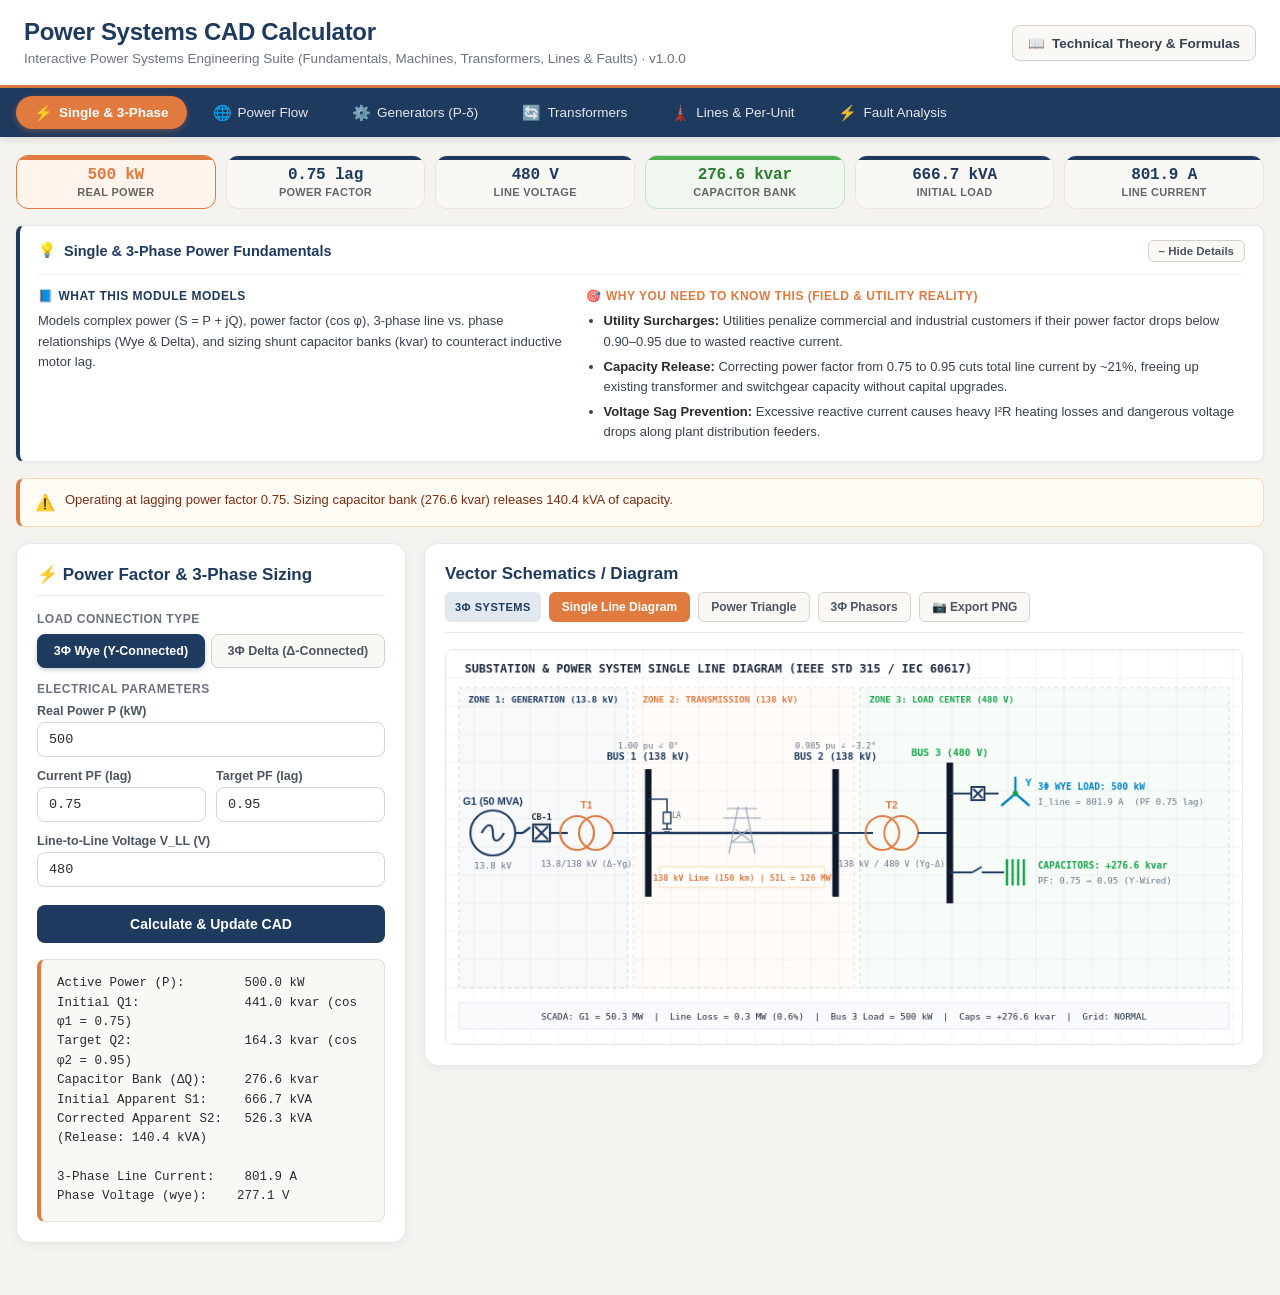
==== index.html @ 0c994f38 "Initial commit: power systems calculator standalone app" ====
<!DOCTYPE html>
<html lang="en">
<head>
<meta charset="utf-8">
<meta name="viewport" content="width=device-width, initial-scale=1">
<title>Power Systems Calculator</title>
<meta name="description" content="Engineering CAD suite for power systems analysis, transmission lines, per-unit conversions, and fault analysis.">
<link rel="stylesheet" href="assets/pwr-app.css">
<style>:root{--primary:#1f3a5f;--accent:#e07a3f;}</style>
</head>
<body class="pwr-standalone">
<div id="app" class="pwr-standalone-app">Loading Power Systems Calculator…</div>
<script>
  window.PWR_CONFIG = {
    theme: { primary: '#1f3a5f', accent: '#e07a3f', title: 'Power Systems Calculator' },
    embedded: false
  };
</script>
<script src="assets/pwr-core.js"></script>
<script src="assets/pwr-draw.js"></script>
<script src="assets/pwr-app.js"></script>
</body>
</html>
---- assets/pwr-app.css ----
/**
 * Power Systems CAD Calculator - Application Stylesheet
 * Faithfully replicating Ralf Offermann's signature engineering CAD design system.
 */
:root {
  --primary: #1f3a5f;
  --accent: #e07a3f;
  --bg: #f5f3ef;
  --ink: #2b2b2b;
  --muted: #6b7280;
  --border: #e2e8f0;
  --card-bg: #ffffff;
  --radius: 14px;
  --radius-sm: 8px;
  --font: -apple-system, BlinkMacSystemFont, "Segoe UI", Roboto, Oxygen, Ubuntu, Cantarell, "Helvetica Neue", sans-serif;
}

* {
  box-sizing: border-box;
}

body.pwr-standalone,
.pwr-standalone-app {
  margin: 0;
  padding: 0;
  font-family: var(--font);
  background: var(--bg);
  color: var(--ink);
  -webkit-font-smoothing: antialiased;
}

/* Header & Branding */
.pwr-header {
  background: #ffffff;
  border-bottom: 3px solid var(--accent);
  padding: 18px 24px 16px;
}

.pwr-header-content {
  max-width: 1400px;
  margin: 0 auto;
  display: flex;
  justify-content: space-between;
  align-items: center;
  gap: 16px;
  flex-wrap: wrap;
}

.pwr-header h1 {
  margin: 0 0 4px 0;
  font-size: 24px;
  font-weight: 700;
  color: var(--primary);
  letter-spacing: -0.3px;
}

.pwr-header .subtitle {
  font-size: 13.5px;
  color: var(--muted);
  line-height: 1.4;
}

.pwr-btn-report {
  display: inline-flex;
  align-items: center;
  gap: 7px;
  background: #faf8f5;
  border: 1px solid #d5d0c8;
  border-radius: var(--radius-sm);
  color: #374151;
  padding: 9px 15px;
  font-size: 13.5px;
  font-weight: 600;
  text-decoration: none;
  cursor: pointer;
  white-space: nowrap;
  transition: all 0.15s;
}

.pwr-btn-report:hover {
  background: #f0ece6;
  border-color: #b8b2a8;
  color: var(--ink);
}

/* Sticky Navigation Bar */
.pwr-nav-container {
  position: sticky;
  top: 0;
  z-index: 20;
  background: var(--primary);
  box-shadow: 0 2px 8px rgba(0, 0, 0, 0.12);
}

.pwr-nav {
  display: flex;
  gap: 8px;
  background: var(--primary);
  padding: 8px 16px;
  max-width: 1400px;
  margin: 0 auto;
  align-items: center;
  overflow-x: auto;
  -webkit-overflow-scrolling: touch;
  scrollbar-width: none;
}

.pwr-nav::-webkit-scrollbar {
  display: none;
}

.pwr-nav button {
  background: none;
  border: 0;
  color: rgba(255, 255, 255, 0.88);
  padding: 9px 18px;
  border-radius: 999px;
  font-size: 13.5px;
  font-weight: 500;
  white-space: nowrap;
  cursor: pointer;
  transition: all 0.15s ease;
  font-family: inherit;
  display: inline-flex;
  align-items: center;
  gap: 6px;
}

.pwr-nav button:hover {
  background: rgba(255, 255, 255, 0.15);
  color: #ffffff;
}

.pwr-nav button.on {
  background: var(--accent);
  color: #ffffff;
  font-weight: 600;
  box-shadow: 0 2px 6px rgba(224, 122, 63, 0.35);
}

.pwr-tab-icon {
  font-size: 15px;
  line-height: 1;
}

.pwr-tab-short {
  display: none;
}

.pwr-tab-full {
  display: inline;
}

/* Main Content Area */
.pwr-main {
  max-width: 1400px;
  margin: 0 auto;
  padding: 18px 16px 48px;
}

/* Status / Parameter Summary Tiles (Signature Look) */
.pwr-tiles {
  display: grid;
  grid-template-columns: repeat(6, minmax(0, 1fr));
  gap: 10px;
  margin-bottom: 16px;
}

@media (max-width: 1080px) {
  .pwr-tiles {
    grid-template-columns: repeat(3, minmax(0, 1fr));
    gap: 8px;
  }
}

.pwr-tile {
  position: relative;
  border-radius: 12px;
  padding: 10px 6px;
  text-align: center;
  background: #faf8f5;
  border: 1px solid #ebe5df;
  transition: all 0.15s ease;
  overflow: hidden;
  display: flex;
  flex-direction: column;
  justify-content: center;
  min-width: 0;
}

.pwr-tile:hover {
  transform: translateY(-2px);
  box-shadow: 0 4px 12px rgba(0, 0, 0, 0.08);
}

.pwr-tile::before {
  content: "";
  position: absolute;
  left: 0;
  top: 0;
  right: 0;
  height: 4px;
  background: var(--primary);
}

.pwr-tile b {
  display: block;
  font-size: clamp(13.5px, 1.25vw, 17px);
  color: var(--primary);
  font-weight: 700;
  margin-bottom: 2px;
  font-family: ui-monospace, Menlo, Consolas, monospace;
  white-space: nowrap;
  overflow: hidden;
  text-overflow: ellipsis;
  letter-spacing: -0.2px;
}

.pwr-tile span {
  font-size: 11px;
  color: #666;
  font-weight: 600;
  text-transform: uppercase;
  letter-spacing: 0.3px;
  white-space: nowrap;
  overflow: hidden;
  text-overflow: ellipsis;
}

.pwr-tile.hot {
  background: #fff4ec;
  border-color: var(--accent);
}
.pwr-tile.hot b {
  color: var(--accent);
}
.pwr-tile.hot::before {
  background: var(--accent);
}

.pwr-tile.green {
  background: #eff7ef;
  border-color: #c8dfc9;
}
.pwr-tile.green b {
  color: #2e7d32;
}
.pwr-tile.green::before {
  background: #4caf50;
}

/* Topic Context & "Why We Need to Know This" Card */
.pwr-topic-card {
  background: #ffffff;
  border: 1px solid var(--border);
  border-left: 4px solid var(--primary);
  border-radius: var(--radius-sm);
  padding: 14px 18px;
  margin-bottom: 16px;
  box-shadow: 0 1px 4px rgba(0, 0, 0, 0.04);
}

.pwr-topic-header {
  display: flex;
  justify-content: space-between;
  align-items: center;
  cursor: pointer;
  user-select: none;
}

.pwr-topic-title {
  font-size: 14.5px;
  font-weight: 700;
  color: var(--primary);
  display: flex;
  align-items: center;
  gap: 8px;
}

.pwr-topic-toggle-btn {
  background: #faf8f5;
  border: 1px solid #d5d0c8;
  color: #4b5563;
  padding: 4px 10px;
  border-radius: 6px;
  font-size: 11.5px;
  font-weight: 600;
  cursor: pointer;
  transition: all 0.15s;
}

.pwr-topic-toggle-btn:hover {
  background: #f0ece6;
  color: var(--ink);
}

.pwr-topic-body {
  margin-top: 12px;
  padding-top: 12px;
  border-top: 1px solid #edf2f7;
  display: grid;
  grid-template-columns: 1fr 1.25fr;
  gap: 20px;
  font-size: 13px;
  line-height: 1.55;
  color: #374151;
}

.pwr-topic-col-title {
  font-size: 12px;
  font-weight: 700;
  text-transform: uppercase;
  letter-spacing: 0.5px;
  margin-bottom: 6px;
  display: flex;
  align-items: center;
  gap: 5px;
}

.pwr-topic-col-title.models {
  color: var(--primary);
}

.pwr-topic-col-title.why {
  color: var(--accent);
}

.pwr-topic-body ul {
  margin: 4px 0 0 18px;
  padding: 0;
}

.pwr-topic-body li {
  margin-bottom: 5px;
}

.pwr-topic-body strong {
  color: var(--ink);
}

/* Engineering Notice / Warning Banner */
.pwr-notice {
  background: #fffbf5;
  border: 1px solid #fed7aa;
  border-left: 4px solid var(--accent);
  padding: 11px 15px;
  border-radius: var(--radius-sm);
  margin-bottom: 16px;
  font-size: 13px;
  line-height: 1.5;
  color: #7c2d12;
  display: flex;
  align-items: flex-start;
  gap: 10px;
}

.pwr-notice .icon {
  font-size: 16px;
  flex-shrink: 0;
  margin-top: 1px;
}

/* Two-Column Split Layout */
.pwr-grid-split {
  display: grid;
  grid-template-columns: 390px 1fr;
  gap: 18px;
  align-items: start;
}

/* Cards */
.card {
  background: var(--card-bg);
  border-radius: var(--radius);
  padding: 20px;
  box-shadow: 0 2px 10px rgba(0, 0, 0, 0.05);
  border: 1px solid var(--border);
}

.card-header {
  display: flex;
  justify-content: space-between;
  align-items: center;
  margin-bottom: 16px;
  border-bottom: 1px solid var(--border);
  padding-bottom: 10px;
  flex-wrap: wrap;
  gap: 8px;
}

.card-title {
  margin: 0;
  font-size: 17px;
  font-weight: 700;
  color: var(--primary);
  display: flex;
  align-items: center;
  gap: 8px;
}

.badge {
  display: inline-flex;
  align-items: center;
  justify-content: center;
  background: #e2e8f0;
  color: var(--primary);
  font-size: 11px;
  font-weight: 700;
  text-transform: uppercase;
  padding: 0 10px;
  height: 30px;
  border-radius: 6px;
  letter-spacing: 0.5px;
  line-height: 1;
  vertical-align: middle;
  box-sizing: border-box;
}

/* Segmented Button Groups */
.btn-group {
  display: flex;
  flex-wrap: wrap;
  gap: 6px;
  margin-bottom: 12px;
}

.btn-group button {
  flex: 1 1 auto;
  min-width: 90px;
  padding: 9px 12px;
  font-size: 12.5px;
  font-family: inherit;
  font-weight: 600;
  background: #faf8f5;
  border: 1px solid #d5d0c8;
  border-radius: var(--radius-sm);
  color: #4b5563;
  cursor: pointer;
  transition: all 0.15s;
  display: inline-flex;
  align-items: center;
  justify-content: center;
  gap: 6px;
}

.btn-group button:hover {
  background: #f0ece6;
  color: var(--ink);
}

.btn-group button.active {
  background: var(--primary);
  border-color: var(--primary);
  color: #ffffff;
  box-shadow: 0 2px 5px rgba(31, 58, 95, 0.25);
}

/* Forms & Inputs */
.pwr-form-section-title {
  font-size: 12px;
  font-weight: 700;
  text-transform: uppercase;
  color: var(--muted);
  letter-spacing: 0.5px;
  margin: 14px 0 8px 0;
}

.pwr-input-row {
  display: grid;
  grid-template-columns: 1fr 1fr;
  gap: 10px;
}

.pwr-input-group {
  margin-bottom: 12px;
}

.pwr-input-group label {
  display: block;
  margin-bottom: 4px;
  font-size: 12.5px;
  font-weight: 600;
  color: #4b5563;
}

.pwr-input-group input,
.pwr-input-group select {
  width: 100%;
  padding: 9px 11px;
  border: 1px solid #d1d5db;
  background: #ffffff;
  color: var(--ink);
  border-radius: var(--radius-sm);
  box-sizing: border-box;
  font-family: ui-monospace, Menlo, Consolas, monospace;
  font-size: 13.5px;
  transition: border-color 0.15s, box-shadow 0.15s;
}

.pwr-input-group input:focus,
.pwr-input-group select:focus {
  outline: none;
  border-color: var(--accent);
  box-shadow: 0 0 0 3px rgba(224, 122, 63, 0.2);
}

button.btn-primary {
  width: 100%;
  font-family: inherit;
  background: var(--primary);
  color: #ffffff;
  border: 0;
  cursor: pointer;
  border-radius: var(--radius-sm);
  padding: 11px 18px;
  font-size: 14px;
  font-weight: 600;
  margin-top: 6px;
  transition: background 0.15s;
}

button.btn-primary:hover {
  background: #162c4a;
}

/* CAD Canvas View & Toolbar */
.pwr-toolbar {
  display: flex;
  align-items: center;
  gap: 8px;
  flex-wrap: wrap;
}

.pwr-btn-action {
  background: #faf8f5;
  border: 1px solid #d5d0c8;
  color: #4b5563;
  font-size: 12px;
  font-weight: 600;
  padding: 0 12px;
  height: 30px;
  border-radius: 6px;
  cursor: pointer;
  transition: all 0.15s;
  display: inline-flex;
  align-items: center;
  justify-content: center;
  gap: 5px;
  line-height: 1;
  box-sizing: border-box;
}

.pwr-btn-action:hover {
  background: #f0ece6;
  border-color: #b8b2a8;
  color: var(--ink);
}

.pwr-btn-action.active {
  background: var(--accent);
  color: #ffffff;
  border-color: var(--accent);
}

.pwr-canvas-wrapper {
  background: #ffffff;
  border: 1px solid var(--border);
  border-radius: var(--radius-sm);
  overflow-x: auto;
  -webkit-overflow-scrolling: touch;
  margin-top: 12px;
}

.pwr-canvas-wrapper canvas {
  display: block;
  max-width: 100%;
  height: auto;
  margin: 0 auto;
}

/* Results Data Box */
.pwr-results {
  background: #faf8f5;
  border: 1px solid #e5e0d8;
  border-left: 4px solid var(--accent);
  padding: 14px 16px;
  border-radius: var(--radius-sm);
  margin-top: 16px;
  font-family: ui-monospace, Menlo, Consolas, monospace;
  font-size: 12.5px;
  line-height: 1.55;
  white-space: pre-wrap;
  color: var(--ink);
  overflow-x: auto;
}

/* Responsive Styles (Matches Mobile Screenshot) */
@media (max-width: 768px) {
  .pwr-header {
    padding: 14px 16px;
  }

  .pwr-header h1 {
    font-size: 20px;
  }

  .pwr-header-content {
    flex-direction: column;
    align-items: flex-start;
    gap: 10px;
  }

  .pwr-btn-report {
    width: 100%;
    justify-content: center;
  }

  /* Phone tab bar: 6 equal tabs, icon over a short label */
  .pwr-nav {
    display: grid !important;
    grid-template-columns: repeat(6, minmax(0, 1fr));
    gap: 3px;
    padding: 6px 4px 7px;
    overflow: visible;
  }

  .pwr-nav button {
    display: flex;
    flex-direction: column;
    align-items: center;
    justify-content: center;
    gap: 3px;
    min-width: 0;
    padding: 7px 1px 6px;
    font-size: 10px;
    line-height: 1.1;
    white-space: nowrap;
    border-radius: 9px;
    text-align: center;
  }

  .pwr-nav .pwr-tab-icon {
    font-size: 18px;
    line-height: 1;
  }

  .pwr-nav .pwr-tab-full {
    display: none;
  }

  .pwr-nav .pwr-tab-short {
    display: block;
  }

  /* Metric Tiles: 2 columns on mobile */
  .pwr-tiles {
    grid-template-columns: repeat(2, 1fr);
    gap: 8px;
  }

  .pwr-tile {
    padding: 10px 8px;
  }

  .pwr-tile b {
    font-size: 17px;
  }

  .pwr-tile span {
    font-size: 10.5px;
  }

  .pwr-topic-body {
    grid-template-columns: 1fr;
    gap: 12px;
  }

  .pwr-main {
    padding: 12px 10px 36px;
  }

  .pwr-grid-split {
    grid-template-columns: 1fr;
    gap: 14px;
  }

  .card {
    padding: 15px;
  }

  .pwr-input-group input,
  .pwr-input-group select {
    font-size: 16px; /* Prevents auto-zoom on iOS Safari */
  }
}
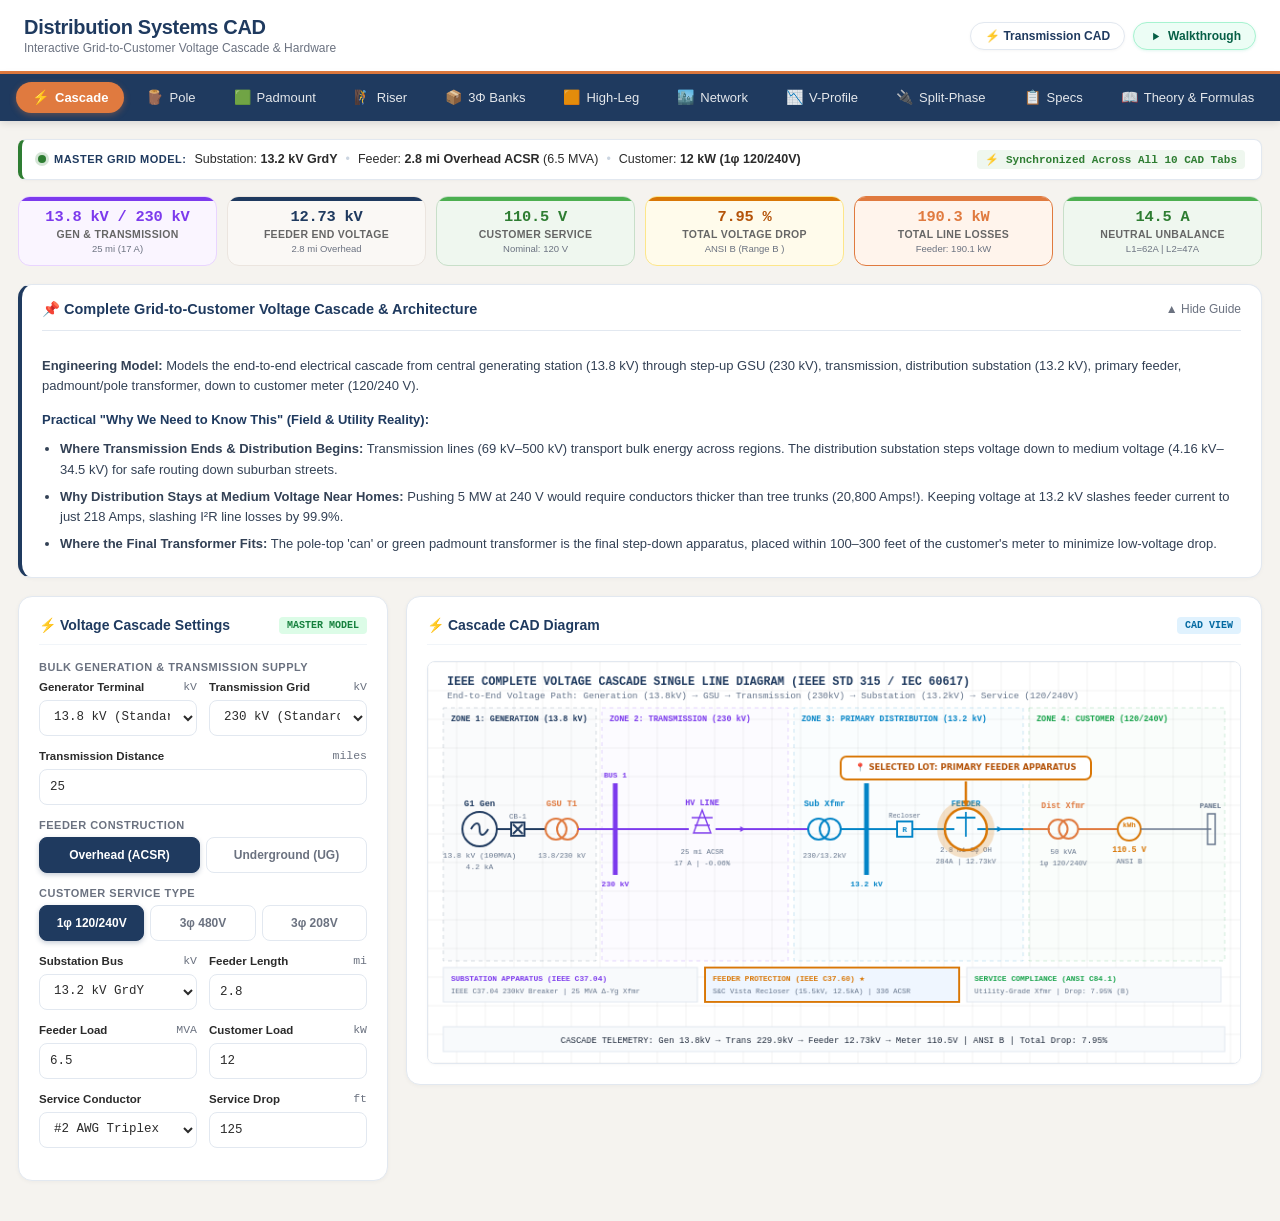
==== commit 9c8a4d6f: "Build standalone Distribution Systems CAD suite and polish responsive UI - Implement full distributi" ====
--- a/index.html
+++ b/index.html
@@ -3,21 +3,15 @@
 <head>
 <meta charset="utf-8">
 <meta name="viewport" content="width=device-width, initial-scale=1">
-<title>Power Systems Calculator</title>
-<meta name="description" content="Engineering CAD suite for power systems analysis, transmission lines, per-unit conversions, and fault analysis.">
-<link rel="stylesheet" href="assets/pwr-app.css">
+<title>Distribution Systems CAD Calculator | Bid4Grid</title>
+<meta name="description" content="Engineering CAD suite for utility distribution, voltage cascade, last-mile hardware, split-phase physics, and Bid4Grid IEEE specifications.">
+<link rel="stylesheet" href="assets/dist-app.css?v=3">
 <style>:root{--primary:#1f3a5f;--accent:#e07a3f;}</style>
 </head>
-<body class="pwr-standalone">
-<div id="app" class="pwr-standalone-app">Loading Power Systems Calculator…</div>
-<script>
-  window.PWR_CONFIG = {
-    theme: { primary: '#1f3a5f', accent: '#e07a3f', title: 'Power Systems Calculator' },
-    embedded: false
-  };
-</script>
-<script src="assets/pwr-core.js"></script>
-<script src="assets/pwr-draw.js"></script>
-<script src="assets/pwr-app.js"></script>
+<body class="dist-standalone">
+<div id="dist-app" class="dist-standalone-app">Loading Distribution Systems CAD Calculator…</div>
+<script src="assets/dist-core.js?v=3"></script>
+<script src="assets/dist-draw.js?v=3"></script>
+<script src="assets/dist-app.js?v=3"></script>
 </body>
 </html>
--- a/assets/dist-app.css
+++ b/assets/dist-app.css
@@ -0,0 +1,859 @@
+/**
+ * Distribution Systems CAD Calculator - Application Stylesheet (dist-app.css)
+ * Faithfully replicating Ralf Offermann's signature engineering CAD design system:
+ * - Clean white header with theory button
+ * - Sticky navy navigation bar with desktop pills & mobile grid
+ * - 6 signature parameter summary tiles
+ * - Topic Summary & Practical "Why We Need to Know This" Card
+ * - Two-column split layout with tactile segmented button groups
+ */
+:root {
+  --primary: #1f3a5f;
+  --accent: #e07a3f;
+  --bg: #f5f3ef;
+  --ink: #2b2b2b;
+  --muted: #6b7280;
+  --border: #e2e8f0;
+  --card-bg: #ffffff;
+  --radius: 14px;
+  --radius-sm: 8px;
+  --font: -apple-system, BlinkMacSystemFont, "Segoe UI", Roboto, Oxygen, Ubuntu, Cantarell, "Helvetica Neue", sans-serif;
+  --green: #2e7d32;
+  --amber: #b45309;
+  --red: #c62828;
+  --blue: #0284c7;
+  --purple: #7c3aed;
+}
+
+* {
+  box-sizing: border-box;
+}
+
+body.dist-standalone,
+.dist-standalone-app {
+  margin: 0;
+  padding: 0;
+  font-family: var(--font);
+  background: var(--bg);
+  color: var(--ink);
+  -webkit-font-smoothing: antialiased;
+}
+
+/* Header & Branding */
+.dist-header {
+  background: #ffffff;
+  border-bottom: 3px solid var(--accent);
+  padding: 16px 24px 14px;
+}
+
+.dist-header-content {
+  max-width: 1400px;
+  margin: 0 auto;
+  display: flex;
+  justify-content: space-between;
+  align-items: center;
+  gap: 12px;
+}
+
+.dist-header h1 {
+  margin: 0;
+  font-size: 20px;
+  font-weight: 700;
+  color: var(--primary);
+  letter-spacing: -0.3px;
+  display: flex;
+  align-items: center;
+}
+
+.dist-header .subtitle {
+  font-size: 12px;
+  color: var(--muted);
+  line-height: 1.3;
+  margin-top: 2px;
+}
+
+.dist-header-actions {
+  display: flex;
+  gap: 8px;
+  align-items: center;
+  flex-shrink: 0;
+}
+
+.dist-watch-video {
+  background: #ecfdf5;
+  color: #065f46;
+  border: 1.5px solid #a7f3d0;
+  border-radius: 999px;
+  padding: 6px 14px;
+  font-size: 12px;
+  font-weight: 600;
+  cursor: pointer;
+  text-decoration: none;
+  display: inline-flex;
+  align-items: center;
+  gap: 6px;
+  transition: all 0.15s ease;
+  box-shadow: 0 1px 3px rgba(16, 185, 129, 0.12);
+  white-space: nowrap;
+}
+
+.dist-watch-video:hover {
+  background: #d1fae5;
+  border-color: #6ee7b7;
+  color: #047857;
+  box-shadow: 0 2px 6px rgba(16, 185, 129, 0.2);
+}
+
+.dist-watch-icon {
+  display: inline-flex;
+  align-items: center;
+  justify-content: center;
+  width: 14px;
+  height: 14px;
+}
+
+.dist-watch-icon svg {
+  display: block;
+  margin-left: 1.5px;
+}
+
+.dist-btn-action {
+  background: #ffffff;
+  color: var(--primary);
+  border: 1.5px solid var(--border);
+  padding: 6px 14px;
+  border-radius: 999px;
+  font-size: 12px;
+  font-weight: 600;
+  cursor: pointer;
+  text-decoration: none;
+  display: inline-flex;
+  align-items: center;
+  gap: 6px;
+  transition: all 0.15s ease;
+  box-shadow: 0 1px 3px rgba(0, 0, 0, 0.04);
+  white-space: nowrap;
+}
+
+.dist-btn-action:hover {
+  background: #f8fafc;
+  border-color: var(--primary);
+  box-shadow: 0 2px 6px rgba(31, 58, 95, 0.1);
+}
+
+/* Walkthrough video dialog */
+.dist-video-overlay {
+  width: min(920px, calc(100vw - 32px));
+  max-width: none;
+  max-height: calc(100vh - 32px);
+  margin: auto;
+  padding: 20px;
+  border: 0;
+  border-radius: var(--radius);
+  background: #ffffff;
+  color: var(--ink);
+  box-shadow: 0 12px 40px rgba(0, 0, 0, 0.3);
+}
+
+.dist-video-overlay::backdrop {
+  background: rgba(15, 23, 42, 0.72);
+}
+
+.dist-video-header {
+  display: flex;
+  align-items: flex-start;
+  justify-content: space-between;
+  gap: 16px;
+  margin-bottom: 14px;
+}
+
+.dist-video-header h2 {
+  margin: 0 0 4px;
+  color: var(--primary);
+  font-size: 18px;
+}
+
+.dist-video-header p,
+.dist-video-status {
+  margin: 0;
+  color: var(--muted);
+  font-size: 13px;
+}
+
+.dist-video-overlay video {
+  display: block;
+  width: 100%;
+  max-height: calc(100vh - 150px);
+  background: #000000;
+  border-radius: var(--radius-sm);
+}
+
+/* Sticky Navigation Bar (Matching Transmission CAD Pill Style) */
+.dist-nav-container {
+  position: sticky;
+  top: 0;
+  z-index: 50;
+  background: var(--primary);
+  box-shadow: 0 2px 8px rgba(0, 0, 0, 0.12);
+}
+
+.dist-nav {
+  display: flex;
+  gap: 6px;
+  background: var(--primary);
+  padding: 8px 16px;
+  max-width: 1400px;
+  margin: 0 auto;
+  align-items: center;
+  overflow-x: auto;
+  -webkit-overflow-scrolling: touch;
+  scrollbar-width: none;
+}
+
+.dist-nav::-webkit-scrollbar {
+  display: none;
+}
+
+.dist-nav button {
+  background: none;
+  border: 0;
+  color: rgba(255, 255, 255, 0.88);
+  padding: 8px 16px;
+  border-radius: 999px;
+  font-size: 13px;
+  font-weight: 500;
+  white-space: nowrap;
+  cursor: pointer;
+  transition: all 0.15s ease;
+  font-family: inherit;
+  display: inline-flex;
+  align-items: center;
+  gap: 6px;
+}
+
+.dist-nav button:hover {
+  background: rgba(255, 255, 255, 0.15);
+  color: #ffffff;
+}
+
+.dist-nav button.on {
+  background: var(--accent);
+  color: #ffffff;
+  font-weight: 600;
+  box-shadow: 0 2px 6px rgba(224, 122, 63, 0.35);
+}
+
+/* Theory & Documentation Pane */
+.dist-theory-card {
+  padding: 16px;
+}
+
+.dist-theory-card .card-title {
+  margin: 0 0 12px;
+}
+
+.dist-theory-frame {
+  display: block;
+  width: 100%;
+  min-height: 80vh;
+  border: 0;
+  border-radius: var(--radius-sm);
+  background: #f8fafc;
+}
+
+.dist-tab-icon {
+  font-size: 14px;
+  line-height: 1;
+}
+
+.dist-tab-short {
+  display: none;
+}
+
+.dist-tab-full {
+  display: inline;
+}
+
+/* Main Container */
+.dist-main {
+  max-width: 1400px;
+  margin: 18px auto 40px;
+  padding: 0 18px;
+}
+
+/* Metric Tiles (Matching Transmission CAD) */
+.dist-tiles {
+  display: grid;
+  grid-template-columns: repeat(6, 1fr);
+  gap: 10px;
+  margin-bottom: 18px;
+}
+
+.dist-tile {
+  position: relative;
+  border-radius: 12px;
+  padding: 11px 8px;
+  text-align: center;
+  background: #faf8f5;
+  border: 1px solid #ebe5df;
+  transition: all 0.15s ease;
+  overflow: hidden;
+  display: flex;
+  flex-direction: column;
+  justify-content: center;
+  min-width: 0;
+}
+
+.dist-tile:hover {
+  transform: translateY(-2px);
+  box-shadow: 0 4px 12px rgba(0, 0, 0, 0.08);
+}
+
+.dist-tile::before {
+  content: "";
+  position: absolute;
+  left: 0;
+  top: 0;
+  right: 0;
+  height: 4px;
+  background: var(--primary);
+}
+
+.dist-tile b {
+  display: block;
+  font-size: clamp(13px, 1.2vw, 16.5px);
+  color: var(--primary);
+  font-weight: 700;
+  margin-bottom: 2px;
+  font-family: ui-monospace, Menlo, Consolas, monospace;
+  white-space: nowrap;
+  overflow: hidden;
+  text-overflow: ellipsis;
+  letter-spacing: -0.2px;
+}
+
+.dist-tile span {
+  font-size: 10.5px;
+  color: #666;
+  font-weight: 600;
+  text-transform: uppercase;
+  letter-spacing: 0.3px;
+  white-space: nowrap;
+  overflow: hidden;
+  text-overflow: ellipsis;
+}
+
+.dist-tile small {
+  display: block;
+  font-size: 9.5px;
+  color: var(--muted);
+  margin-top: 3px;
+  white-space: nowrap;
+  overflow: hidden;
+  text-overflow: ellipsis;
+}
+
+.dist-tile.hot { background: #fff4ec; border-color: var(--accent); }
+.dist-tile.hot b { color: var(--accent); }
+.dist-tile.hot::before { background: var(--accent); }
+
+.dist-tile.green { background: #eff7ef; border-color: #c8dfc9; }
+.dist-tile.green b { color: #2e7d32; }
+.dist-tile.green::before { background: #4caf50; }
+
+.dist-tile.amber { background: #fffbeb; border-color: #fde68a; }
+.dist-tile.amber b { color: #b45309; }
+.dist-tile.amber::before { background: #d97706; }
+
+.dist-tile.purple { background: #faf5ff; border-color: #e9d5ff; }
+.dist-tile.purple b { color: #7c3aed; }
+.dist-tile.purple::before { background: #7c3aed; }
+
+/* Topic Guide & "Why We Need to Know This" Card */
+.dist-guide-card {
+  background: #ffffff;
+  border: 1px solid var(--border);
+  border-left: 4px solid var(--primary);
+  border-radius: var(--radius);
+  padding: 16px 20px;
+  margin-bottom: 18px;
+  box-shadow: 0 1px 4px rgba(0, 0, 0, 0.03);
+}
+
+.dist-guide-header {
+  display: flex;
+  justify-content: space-between;
+  align-items: center;
+  cursor: pointer;
+  user-select: none;
+}
+
+.dist-guide-header h3 {
+  margin: 0;
+  font-size: 14.5px;
+  font-weight: 700;
+  color: var(--primary);
+  display: flex;
+  align-items: center;
+  gap: 8px;
+}
+
+.dist-guide-body {
+  margin-top: 12px;
+  padding-top: 12px;
+  border-top: 1px solid var(--border);
+  font-size: 13px;
+  line-height: 1.6;
+  color: #334155;
+}
+
+.dist-why-list {
+  margin: 8px 0 0 0;
+  padding-left: 18px;
+}
+
+.dist-why-list li {
+  margin-bottom: 6px;
+}
+
+/* Master Grid Model Synchronization Banner */
+.dist-sync-banner {
+  background: #ffffff;
+  border: 1px solid var(--border);
+  border-left: 4px solid var(--green);
+  border-radius: var(--radius-sm);
+  padding: 10px 16px;
+  margin-bottom: 16px;
+  display: flex;
+  justify-content: space-between;
+  align-items: center;
+  flex-wrap: wrap;
+  gap: 10px;
+  box-shadow: 0 1px 3px rgba(0, 0, 0, 0.03);
+}
+
+.dist-sync-info {
+  display: flex;
+  align-items: center;
+  gap: 8px;
+  font-size: 12.5px;
+  color: var(--ink);
+  flex-wrap: wrap;
+}
+
+.dist-sync-pulse {
+  display: inline-block;
+  width: 8px;
+  height: 8px;
+  border-radius: 50%;
+  background: var(--green);
+  box-shadow: 0 0 0 3px rgba(46, 125, 50, 0.2);
+}
+
+.dist-sync-title {
+  font-weight: 700;
+  color: var(--primary);
+  font-size: 11px;
+  letter-spacing: 0.5px;
+}
+
+.dist-sync-sep {
+  color: #cbd5e1;
+}
+
+.dist-sync-badge {
+  font-size: 11px;
+  font-weight: 700;
+  color: var(--green);
+  background: #eff7ef;
+  padding: 3px 8px;
+  border-radius: 4px;
+  font-family: ui-monospace, Menlo, monospace;
+}
+
+/* Interactive Bid4Grid Spec Selector & Nameplate Styles */
+.spec-selector-grid {
+  display: grid;
+  grid-template-columns: 1fr;
+  gap: 6px;
+  margin-bottom: 14px;
+}
+
+.spec-item-btn {
+  background: #ffffff;
+  border: 1.5px solid var(--border);
+  border-radius: var(--radius-sm);
+  padding: 10px 12px;
+  text-align: left;
+  cursor: pointer;
+  transition: all 0.15s ease;
+  display: flex;
+  justify-content: space-between;
+  align-items: center;
+}
+
+.spec-item-btn:hover {
+  background: #f8fafc;
+  border-color: #cbd5e1;
+}
+
+.spec-item-btn.active {
+  background: #eff6ff;
+  border-color: var(--primary);
+  box-shadow: 0 2px 6px rgba(31, 58, 95, 0.12);
+}
+
+.spec-item-title {
+  font-size: 12.5px;
+  font-weight: 700;
+  color: var(--primary);
+}
+
+.spec-item-std {
+  font-size: 10px;
+  font-family: ui-monospace, Menlo, monospace;
+  font-weight: 600;
+  color: var(--muted);
+}
+
+.spec-nameplate-box {
+  background: #ffffff;
+  border: 1px solid var(--border);
+  border-radius: var(--radius-sm);
+  padding: 16px;
+  margin-top: 14px;
+  box-shadow: 0 1px 4px rgba(0, 0, 0, 0.04);
+}
+
+.spec-nameplate-header {
+  font-size: 11.5px;
+  font-weight: 700;
+  color: var(--primary);
+  text-transform: uppercase;
+  letter-spacing: 0.5px;
+  border-bottom: 1.5px solid var(--border);
+  padding-bottom: 8px;
+  margin-bottom: 12px;
+  display: flex;
+  justify-content: space-between;
+  align-items: center;
+}
+
+.spec-nameplate-grid {
+  display: grid;
+  grid-template-columns: 140px 1fr;
+  row-gap: 8px;
+  column-gap: 12px;
+  align-items: baseline;
+  font-size: 11.5px;
+  line-height: 1.45;
+}
+
+.spec-prop-label {
+  color: #475569;
+  font-weight: 500;
+  text-align: left;
+}
+
+.spec-prop-val {
+  font-family: ui-monospace, Menlo, Consolas, monospace;
+  font-weight: 600;
+  color: #0f172a;
+  text-align: left;
+  word-break: break-word;
+}
+
+/* Two-Column Grid Split */
+.dist-grid-split {
+  display: grid;
+  grid-template-columns: 370px 1fr;
+  gap: 18px;
+  align-items: start;
+}
+
+/* White Card Containers */
+.card {
+  background: var(--card-bg);
+  border: 1px solid var(--border);
+  border-radius: var(--radius);
+  padding: 20px;
+  box-shadow: 0 1px 4px rgba(0, 0, 0, 0.04);
+}
+
+.card-header {
+  display: flex;
+  justify-content: space-between;
+  align-items: center;
+  margin-bottom: 16px;
+  padding-bottom: 10px;
+  border-bottom: 1px solid #f1f5f9;
+  flex-wrap: wrap;
+  gap: 8px;
+}
+
+.card-title {
+  margin: 0;
+  font-size: 14px;
+  font-weight: 700;
+  color: var(--primary);
+}
+
+/* Section Title inside Form */
+.dist-form-section-title {
+  font-size: 11px;
+  font-weight: 700;
+  text-transform: uppercase;
+  color: var(--muted);
+  letter-spacing: 0.5px;
+  margin: 14px 0 6px 0;
+}
+
+/* Segmented Button Groups (Equal Width Grid Layout) */
+.btn-group {
+  display: grid;
+  grid-template-columns: repeat(auto-fit, minmax(0, 1fr));
+  gap: 6px;
+  margin-bottom: 12px;
+}
+
+.btn-group.cols-2 {
+  grid-template-columns: 1fr 1fr;
+}
+
+.btn-group.cols-3 {
+  grid-template-columns: 1fr 1fr 1fr;
+}
+
+.btn-group button {
+  width: 100%;
+  height: 36px;
+  padding: 0 8px;
+  font-size: 12px;
+  font-family: inherit;
+  font-weight: 600;
+  border-radius: var(--radius-sm);
+  border: 1.5px solid var(--border);
+  background: #ffffff;
+  color: var(--muted);
+  cursor: pointer;
+  transition: all 0.15s ease;
+  display: flex;
+  align-items: center;
+  justify-content: center;
+  text-align: center;
+  white-space: nowrap;
+  box-sizing: border-box;
+}
+
+.btn-group button:hover {
+  background: #f8fafc;
+  color: var(--ink);
+  border-color: #cbd5e1;
+}
+
+.btn-group button.active {
+  background: var(--primary);
+  border-color: var(--primary);
+  color: #ffffff;
+  box-shadow: 0 2px 5px rgba(31, 58, 95, 0.25);
+}
+
+/* Input Fields & Alignment */
+.dist-input-group {
+  display: flex;
+  flex-direction: column;
+  margin-bottom: 12px;
+}
+
+.dist-input-group label {
+  display: flex;
+  justify-content: space-between;
+  align-items: center;
+  font-size: 11.5px;
+  font-weight: 600;
+  color: var(--ink);
+  margin-bottom: 5px;
+  height: 16px;
+}
+
+.dist-input-group label span.unit {
+  color: var(--muted);
+  font-weight: normal;
+  font-family: monospace;
+}
+
+.dist-input-row {
+  display: grid;
+  grid-template-columns: 1fr 1fr;
+  gap: 12px;
+}
+
+.dist-input-group input[type="number"],
+.dist-input-group select {
+  width: 100%;
+  height: 36px;
+  padding: 0 10px;
+  border: 1.5px solid var(--border);
+  border-radius: var(--radius-sm);
+  font-size: 12.5px;
+  color: var(--ink);
+  background: #ffffff;
+  outline: none;
+  font-family: ui-monospace, Menlo, Consolas, monospace;
+  box-sizing: border-box;
+  transition: border-color 0.15s ease;
+}
+
+.dist-input-group input[type="range"] {
+  width: 100%;
+  height: 32px;
+  cursor: pointer;
+  accent-color: var(--accent);
+}
+
+.dist-input-group input[type="number"]:focus,
+.dist-input-group select:focus {
+  border-color: var(--primary);
+}
+
+/* Canvas View Wrapper */
+.dist-canvas-wrapper {
+  background: #ffffff;
+  border: 1px solid var(--border);
+  border-radius: var(--radius-sm);
+  overflow: hidden;
+  box-shadow: 0 1px 3px rgba(0, 0, 0, 0.03);
+}
+
+canvas.dist-canvas {
+  display: block;
+  width: 100%;
+  height: auto;
+  background: #ffffff;
+}
+
+/* Badges */
+.badge {
+  display: inline-block;
+  padding: 3px 8px;
+  border-radius: 4px;
+  font-size: 10px;
+  font-weight: 700;
+  font-family: ui-monospace, Menlo, Consolas, monospace;
+  text-transform: uppercase;
+}
+
+.badge.green { background: #dcfce7; color: #15803d; }
+.badge.amber { background: #fef3c7; color: #b45309; }
+.badge.red   { background: #fee2e2; color: #b91c1c; }
+.badge.blue  { background: #e0f2fe; color: #0369a1; }
+.badge.purple{ background: #f3e8ff; color: #6b21a8; }
+
+/* Telemetry Table */
+.dist-table {
+  width: 100%;
+  border-collapse: collapse;
+  font-size: 12px;
+  margin-top: 10px;
+}
+
+.dist-table th,
+.dist-table td {
+  padding: 8px 10px;
+  text-align: left;
+  border-bottom: 1px solid #f1f5f9;
+}
+
+.dist-table th {
+  color: var(--muted);
+  font-weight: 600;
+  font-size: 10.5px;
+  text-transform: uppercase;
+}
+
+.dist-table td.val {
+  font-family: ui-monospace, Menlo, Consolas, monospace;
+  font-weight: 600;
+  color: var(--ink);
+}
+
+/* Responsive Layout Breakpoints */
+@media (max-width: 1200px) {
+  .dist-tiles {
+    grid-template-columns: repeat(3, minmax(0, 1fr));
+    gap: 8px;
+  }
+  .dist-grid-split {
+    grid-template-columns: 1fr;
+    gap: 16px;
+  }
+}
+
+@media (max-width: 768px) {
+  .dist-header-content {
+    display: flex;
+    justify-content: space-between;
+    align-items: center;
+    gap: 8px;
+  }
+
+  .dist-watch-video {
+    width: 32px;
+    height: 32px;
+    min-width: 32px;
+    padding: 0;
+    border-radius: 50%;
+    justify-content: center;
+  }
+
+  .dist-watch-video .dist-watch-label {
+    display: none;
+  }
+
+  .dist-btn-action {
+    padding: 6px 10px;
+    font-size: 11px;
+    height: 32px;
+  }
+
+  .dist-nav {
+    display: flex;
+    gap: 4px;
+    padding: 6px 8px 7px;
+    overflow-x: auto;
+  }
+
+  .dist-nav button {
+    display: flex;
+    flex-direction: column;
+    align-items: center;
+    justify-content: center;
+    flex: 0 0 auto;
+    gap: 4px;
+    min-width: 52px;
+    padding: 7px 8px 6px;
+    font-size: 10.5px;
+    line-height: 1.1;
+    white-space: nowrap;
+    border-radius: 9px;
+    text-align: center;
+  }
+
+  .dist-tab-icon {
+    font-size: 17px;
+    line-height: 1;
+  }
+
+  .dist-tab-full {
+    display: none;
+  }
+
+  .dist-tab-short {
+    display: block;
+  }
+
+  .dist-tiles {
+    grid-template-columns: repeat(2, 1fr);
+    gap: 8px;
+  }
+}
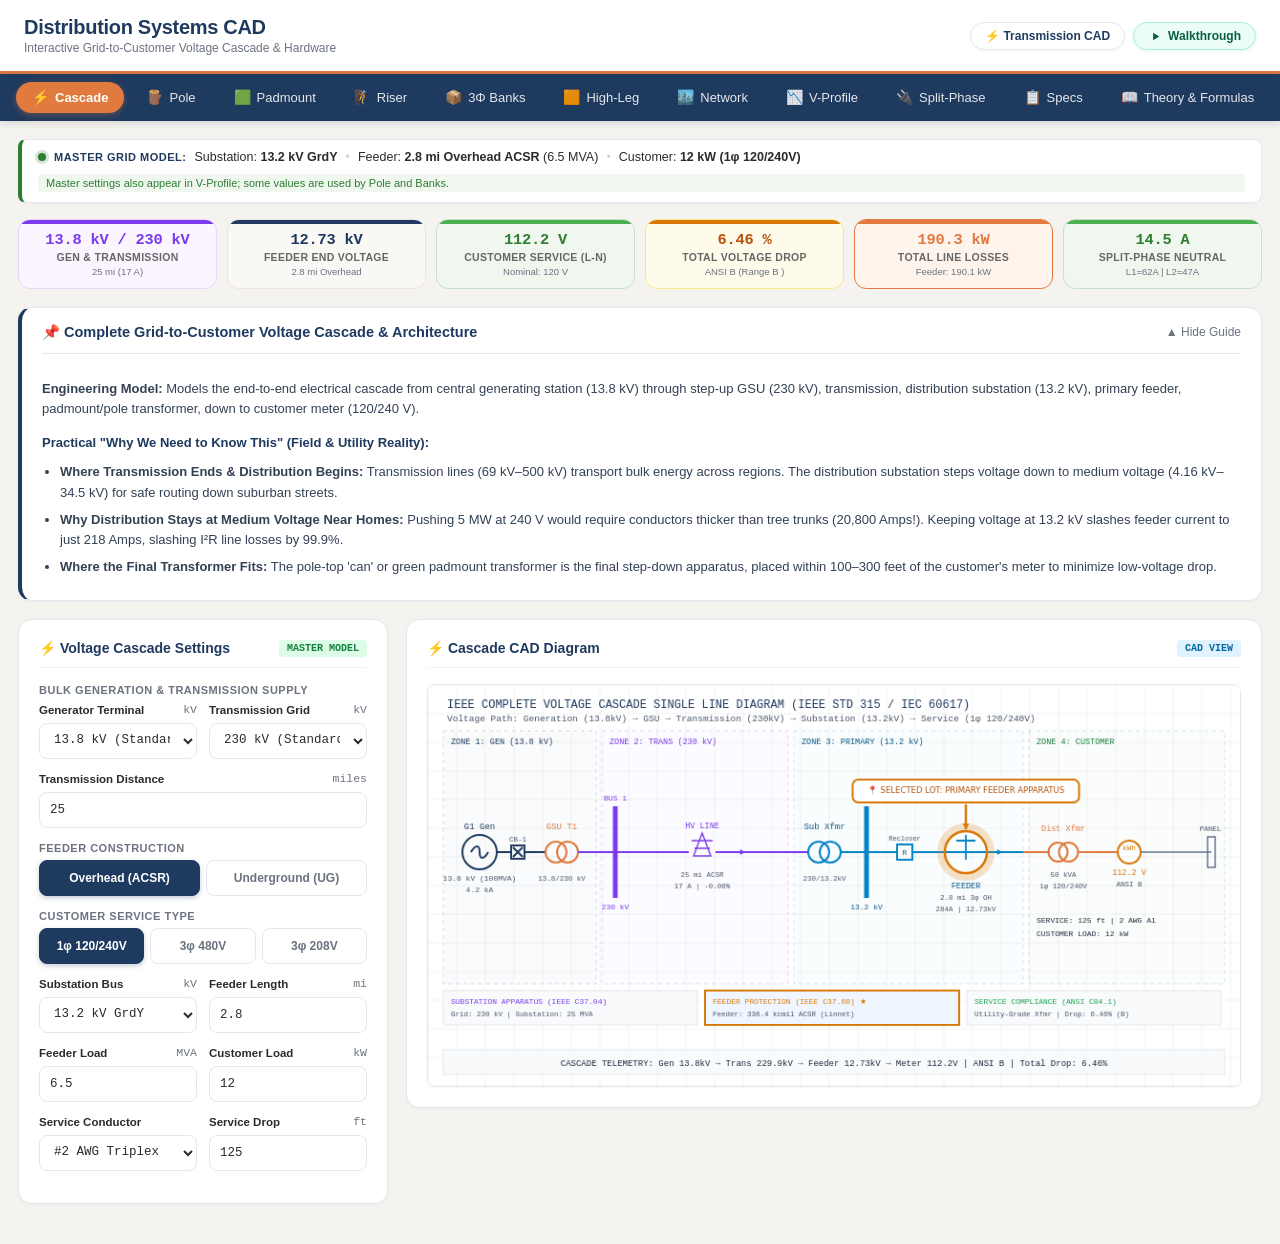
==== commit a8bdaebe: "Improve distribution CAD diagrams and walkthrough Co-authored-by: Copilot <223556219+Copilot@users.n" ====
--- a/index.html
+++ b/index.html
@@ -5,13 +5,13 @@
 <meta name="viewport" content="width=device-width, initial-scale=1">
 <title>Distribution Systems CAD Calculator | Bid4Grid</title>
 <meta name="description" content="Engineering CAD suite for utility distribution, voltage cascade, last-mile hardware, split-phase physics, and Bid4Grid IEEE specifications.">
-<link rel="stylesheet" href="assets/dist-app.css?v=3">
+<link rel="stylesheet" href="assets/dist-app.css?v=4">
 <style>:root{--primary:#1f3a5f;--accent:#e07a3f;}</style>
 </head>
 <body class="dist-standalone">
 <div id="dist-app" class="dist-standalone-app">Loading Distribution Systems CAD Calculator…</div>
-<script src="assets/dist-core.js?v=3"></script>
-<script src="assets/dist-draw.js?v=3"></script>
-<script src="assets/dist-app.js?v=3"></script>
+<script src="assets/dist-core.js?v=6"></script>
+<script src="assets/dist-draw.js?v=7"></script>
+<script src="assets/dist-app.js?v=8"></script>
 </body>
 </html>
--- a/assets/dist-app.css
+++ b/assets/dist-app.css
@@ -462,13 +462,13 @@
 }
 
 .dist-sync-badge {
+  flex-basis: 100%;
   font-size: 11px;
-  font-weight: 700;
+  font-weight: 500;
   color: var(--green);
   background: #eff7ef;
   padding: 3px 8px;
   border-radius: 4px;
-  font-family: ui-monospace, Menlo, monospace;
 }
 
 /* Interactive Bid4Grid Spec Selector & Nameplate Styles */
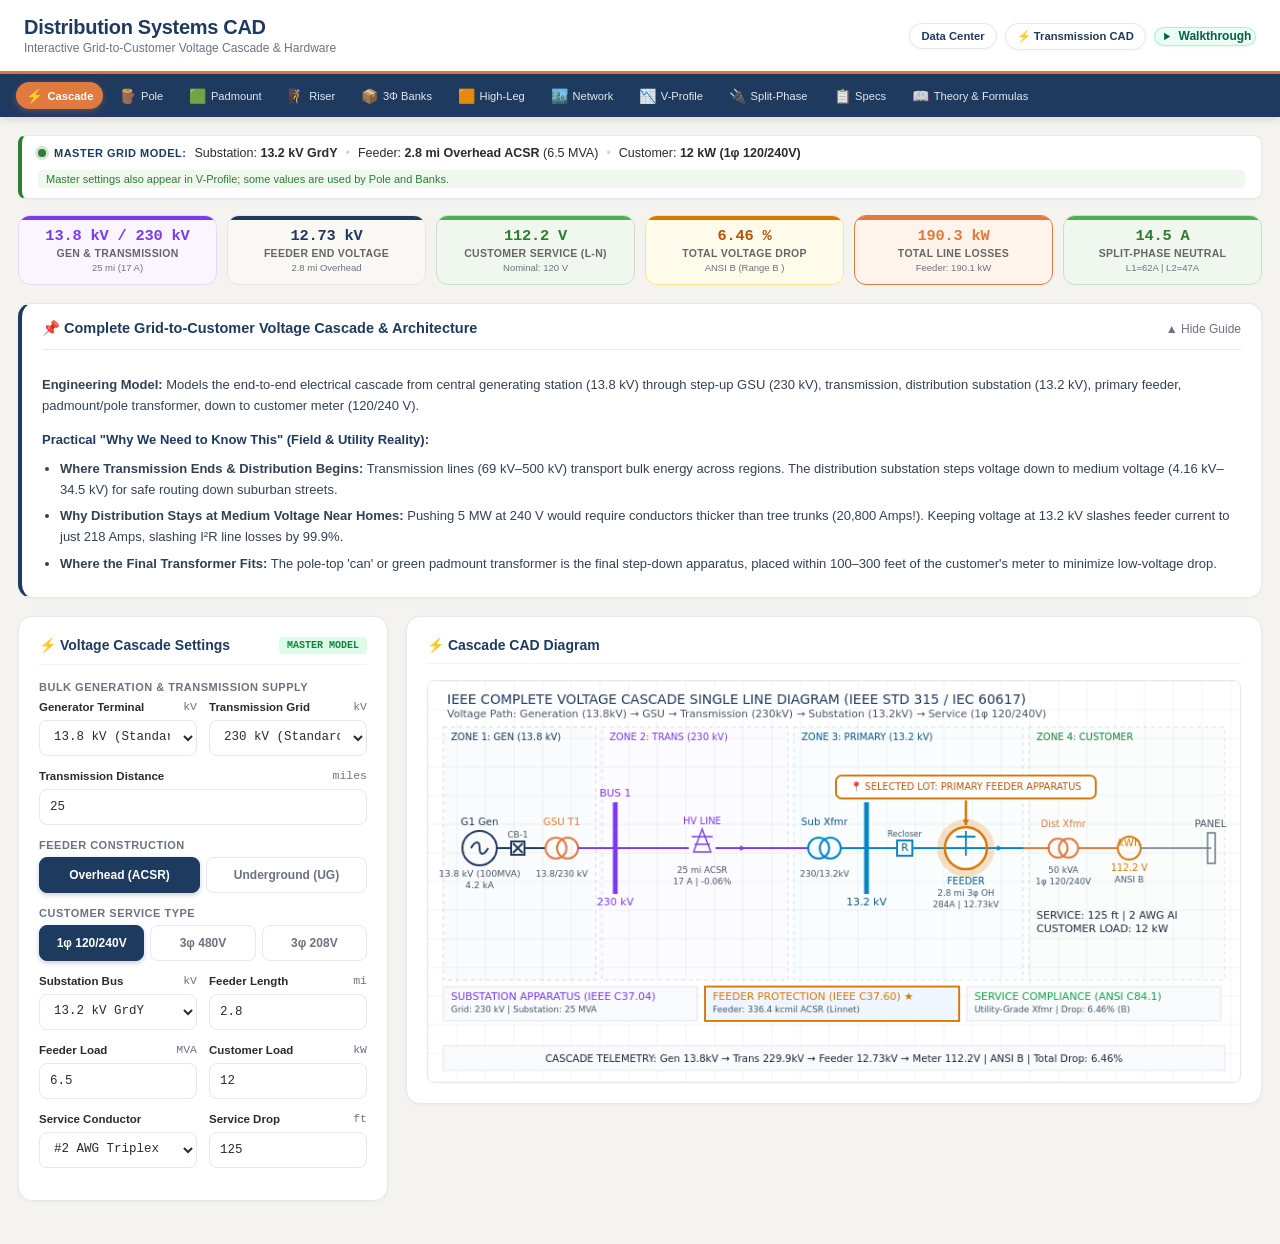
==== commit 7d4f31d0: "Add data center sizing and tidy entry points Co-authored-by: Copilot <223556219+Copilot@users.norepl" ====
--- a/index.html
+++ b/index.html
@@ -3,15 +3,10 @@
 <head>
 <meta charset="utf-8">
 <meta name="viewport" content="width=device-width, initial-scale=1">
-<title>Distribution Systems CAD Calculator | Bid4Grid</title>
-<meta name="description" content="Engineering CAD suite for utility distribution, voltage cascade, last-mile hardware, split-phase physics, and Bid4Grid IEEE specifications.">
-<link rel="stylesheet" href="assets/dist-app.css?v=4">
-<style>:root{--primary:#1f3a5f;--accent:#e07a3f;}</style>
+<meta http-equiv="refresh" content="0; url=distribution.html">
+<title>Distribution Systems CAD | Bid4Grid</title>
 </head>
-<body class="dist-standalone">
-<div id="dist-app" class="dist-standalone-app">Loading Distribution Systems CAD Calculator…</div>
-<script src="assets/dist-core.js?v=6"></script>
-<script src="assets/dist-draw.js?v=7"></script>
-<script src="assets/dist-app.js?v=8"></script>
+<body>
+<p>Opening <a href="distribution.html">Distribution Systems CAD</a>.</p>
 </body>
 </html>
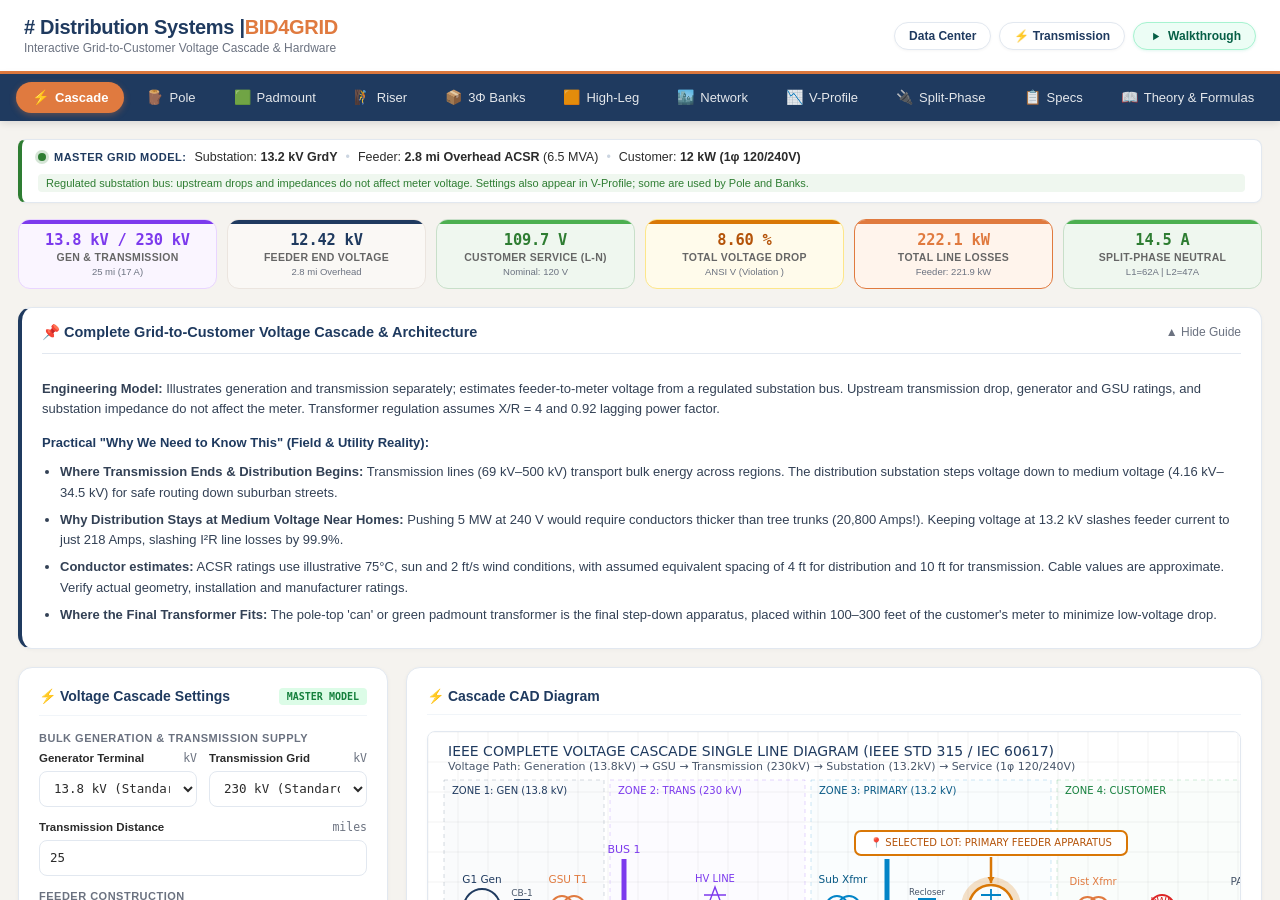
==== commit 7c62d68e: "Mobile responsiveness & Bid4Grid branding - Fix mobile diagram responsiveness: add min-width: 0 to g" ====
--- a/index.html
+++ b/index.html
@@ -4,9 +4,9 @@
 <meta charset="utf-8">
 <meta name="viewport" content="width=device-width, initial-scale=1">
 <meta http-equiv="refresh" content="0; url=distribution.html">
-<title>Distribution Systems CAD | Bid4Grid</title>
+<title>Distribution Systems | Bid4Grid</title>
 </head>
 <body>
-<p>Opening <a href="distribution.html">Distribution Systems CAD</a>.</p>
+<p>Opening <a href="distribution.html">Distribution Systems | Bid4Grid</a>.</p>
 </body>
 </html>
